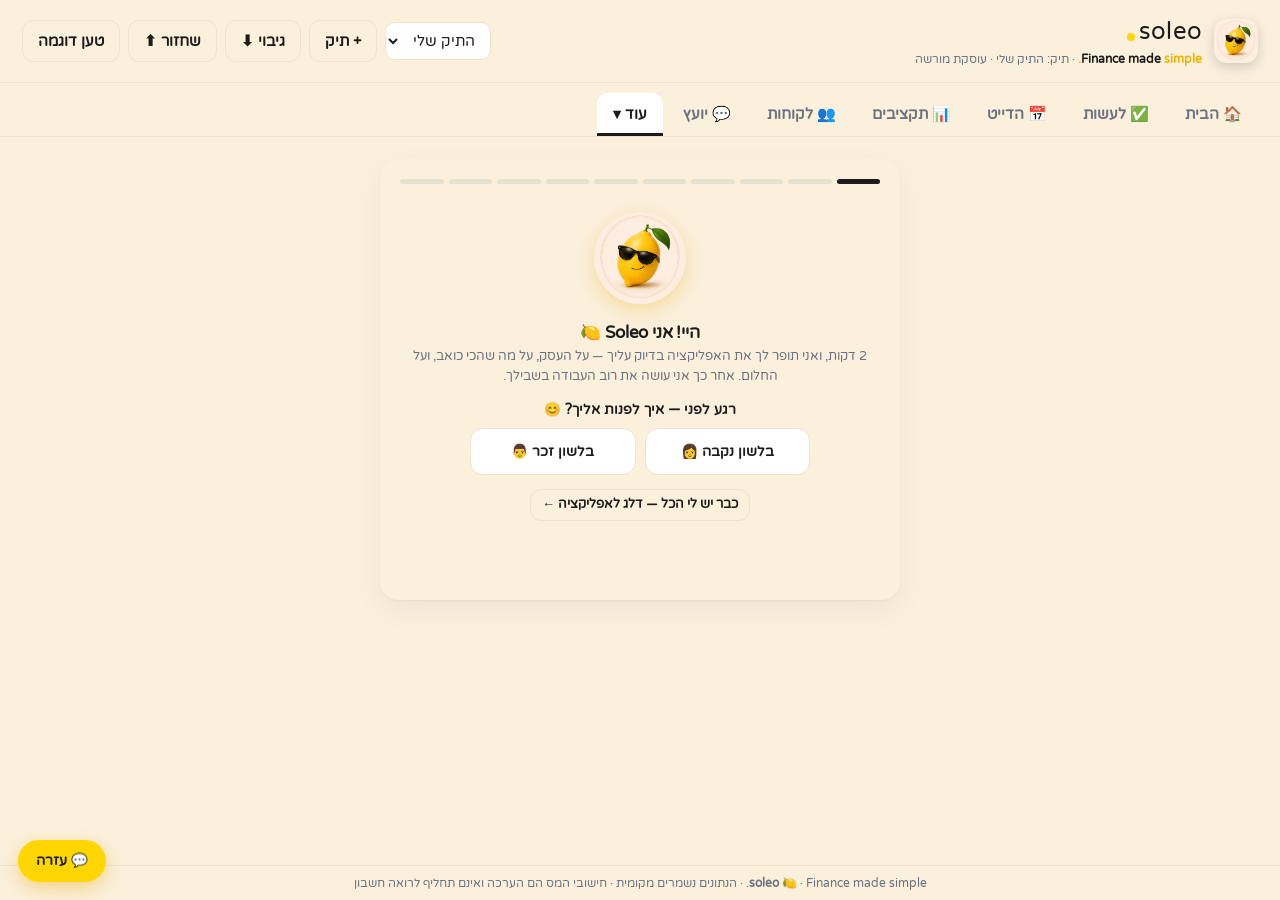
==== app/index.html @ d0a3b529 "Add files via upload" ====
<!DOCTYPE html>
<html lang="he" dir="rtl">
<head>
<meta charset="UTF-8">
<meta name="viewport" content="width=device-width, initial-scale=1.0">
<title>Soleo · Finance made simple.</title>
<link rel="icon" href="data:image/svg+xml,%3Csvg%20xmlns='http://www.w3.org/2000/svg'%20viewBox='0%200%2064%2064'%3E%3Crect%20width='64'%20height='64'%20rx='16'%20fill='%23FFD600'/%3E%3Cg%20transform='rotate(-14%2032%2036)'%3E%3Cpath%20d='M32%2013%20C22%2013%2015%2023%2015%2036%20C15%2049%2022%2057%2032%2057%20C42%2057%2049%2049%2049%2036%20C49%2023%2042%2013%2032%2013%20Z'%20fill='%23FFF9E8'/%3E%3Cpath%20d='M36%2010%20C42%203%2052%205%2055%209%20C51%2016%2041%2016%2036%2010Z'%20fill='%233F9435'/%3E%3Crect%20x='17'%20y='29'%20width='13'%20height='9'%20rx='4.5'%20fill='%231C1C1C'/%3E%3Crect%20x='34'%20y='29'%20width='13'%20height='9'%20rx='4.5'%20fill='%231C1C1C'/%3E%3Crect%20x='29'%20y='31.5'%20width='6'%20height='2.5'%20fill='%231C1C1C'/%3E%3Cpath%20d='M26%2046%20q6%205%2012%200'%20stroke='%231C1C1C'%20stroke-width='2.4'%20fill='none'%20stroke-linecap='round'/%3E%3C/g%3E%3C/svg%3E">
<link rel="preconnect" href="https://fonts.googleapis.com">
<link rel="preconnect" href="https://fonts.gstatic.com" crossorigin>
<link href="https://fonts.googleapis.com/css2?family=Varela+Round&family=Rubik:wght@400;500;700;800&display=swap" rel="stylesheet">
<link rel="stylesheet" href="app/style.css">
</head>
<body>
<header id="topbar">
  <div class="brand">
    <span class="logo" style="background:transparent;padding:0;overflow:visible">
      <img src="mascot.jpeg" alt="Soleo" style="width:44px;height:44px;border-radius:50%;object-fit:cover;display:block">
    </span>
    <div>
      <h1 style="display:inline-flex;align-items:center;gap:4px;font-family:'Varela Round','Rubik','Heebo',sans-serif;font-weight:400;font-size:24px;letter-spacing:.01em">soleo<span style="width:8px;height:8px;border-radius:50%;background:#FFD600;display:inline-block;margin-top:10px"></span></h1>
      <div class="sub"><span style="font-weight:700;color:#1C1C1C">Finance made</span> <span style="font-weight:800;color:#F0B400">simple.</span> · <span id="profileLabel"></span></div>
    </div>
  </div>
  <div class="topActions">
    <select id="profileSelect" title="תיק"></select>
    <button id="btnNewProfile" class="ghost" title="תיק חדש">+ תיק</button>
    <button id="btnExport" class="ghost">גיבוי ⬇</button>
    <button id="btnImport" class="ghost">שחזור ⬆</button>
    <input type="file" id="importFile" accept=".json" hidden>
    <button id="btnDemo" class="ghost">טען דוגמה</button>
  </div>
</header>

<div id="alertsBar"></div>

<nav id="tabs">
  <button data-tab="home" class="active">🏠 הבית</button>
  <button data-tab="actions">✅ לעשות</button>
  <button data-tab="moneydate">📅 הדייט</button>
  <button data-tab="budgets">📊 תקציבים</button>
  <button data-tab="income">👥 לקוחות</button>
  <button data-tab="advisor">💬 יועץ</button>
  <button id="moreBtn" type="button">עוד ▾</button>
  <button data-tab="goals" class="more">🎯 יעדים</button>
  <button data-tab="pipeline" class="more">🤝 עסקאות בדרך</button>
  <button data-tab="grow" class="more">📈 לגדול</button>
  <button data-tab="impulse" class="more">🛑 לפני שקונים</button>
  <button data-tab="onboarding" class="more">🍋 התאמה אישית</button>
  <button data-tab="cashflow" class="more">💳 תזרים</button>
  <button data-tab="accountant" class="more">🧾 דוח לרו"ח</button>
  <button data-tab="taxplan" class="more">💡 תכנון מס</button>
  <button data-tab="cashforecast" class="more">תזרים צפוי</button>
  <button data-tab="forecast" class="more">תחזית ומס</button>
  <button data-tab="plan" class="more">תכנון קדימה</button>
  <button data-tab="marketing" class="more">שיווק</button>
  <button data-tab="vs" class="more">תכנון מול ביצוע</button>
  <button data-tab="scenarios" class="more">תרחישים</button>
  <button data-tab="invest" class="more">השקעות 📈</button>
  <button data-tab="freedom" class="more">תוכנית חופש 🎯</button>
  <button data-tab="settings" class="more">הגדרות</button>
</nav>

<main>
  <section id="tab-home" class="tab active"></section>
  <section id="tab-actions" class="tab"></section>
  <section id="tab-onboarding" class="tab"></section>
  <section id="tab-goals" class="tab"></section>
  <section id="tab-pipeline" class="tab"></section>
  <section id="tab-moneydate" class="tab"></section>
  <section id="tab-grow" class="tab"></section>
  <section id="tab-impulse" class="tab"></section>
  <section id="tab-advisor" class="tab"></section>
  <section id="tab-cashflow" class="tab"></section>
  <section id="tab-cashforecast" class="tab"></section>
  <section id="tab-budgets" class="tab"></section>
  <section id="tab-income" class="tab"></section>
  <section id="tab-accountant" class="tab"></section>
  <section id="tab-taxplan" class="tab"></section>
  <section id="tab-forecast" class="tab"></section>
  <section id="tab-plan" class="tab"></section>
  <section id="tab-marketing" class="tab"></section>
  <section id="tab-vs" class="tab"></section>
  <section id="tab-scenarios" class="tab"></section>
  <section id="tab-invest" class="tab"></section>
  <section id="tab-freedom" class="tab"></section>
  <section id="tab-settings" class="tab"></section>
</main>

<button onclick="openSupport()" title="נתקלת בבעיה? אנחנו כאן"
  style="position:fixed;bottom:18px;left:18px;z-index:90;border:none;cursor:pointer;background:#FFD600;color:#1C1C1C;font-family:inherit;font-weight:800;font-size:13.5px;border-radius:999px;padding:11px 18px;box-shadow:0 6px 18px rgba(232,168,0,.4)">💬 עזרה</button>

<footer>
  <span><b>soleo</b> 🍋 · Finance made simple. · הנתונים נשמרים מקומית · חישובי המס הם הערכה ואינם תחליף לרואה חשבון</span>
</footer>

<script src="data/bank_data.js"></script>
<script src="data/clients_data.js"></script>
<script src="app/state.js"></script>
<script src="app/tax.js"></script>
<script src="app/calc.js"></script>
<script src="app/coach.js"></script>
<script src="app/advisor.js"></script>
<script src="app/charts.js"></script>
<script src="app/demo.js"></script>
<script src="app/ui.js"></script>
</body>
</html>
---- app/app/style.css ----
:root{
  --bg:#FBF0DC; --card:#ffffff; --ink:#1C1C1C; --muted:#6B7280;
  --brand:#1C1C1C; --brand-soft:#DFE5D3; --accent:#FFD600;
  --navy:#1C1C1C;
  --green:#4C9A3D; --orange:#F59E0B; --red:#DC2626;
  --line:#EFE3CC; --radius:18px;
  --shadow:0 1px 2px rgba(17,24,39,.04), 0 10px 30px rgba(17,24,39,.05);
  --shadow-hover:0 2px 6px rgba(17,24,39,.06), 0 16px 40px rgba(17,24,39,.09);
}
*{box-sizing:border-box}
html{scroll-behavior:smooth}
body{margin:0;background:var(--bg);color:var(--ink);line-height:1.5;
  -webkit-font-smoothing:antialiased;-moz-osx-font-smoothing:grayscale;
  font-family:"Varela Round","Rubik",-apple-system,"Segoe UI","Heebo","Assistant","Arial Hebrew",Arial,sans-serif;font-size:15px}
h1{font-size:19px;margin:0;font-weight:700;letter-spacing:-.01em}
h2{font-size:17px;margin:0 0 12px;font-weight:700;letter-spacing:-.01em}
h3{font-size:15px;margin:18px 0 8px;font-weight:700}

#topbar{position:sticky;top:0;z-index:20;display:flex;justify-content:space-between;align-items:center;gap:12px;
  padding:14px 22px;background:var(--bg);
  border-bottom:1px solid var(--line);flex-wrap:wrap}
.brand{display:flex;align-items:center;gap:12px}
.logo{display:inline-flex;align-items:center;justify-content:center;width:44px;height:44px;
  border-radius:13px;background:var(--navy);color:var(--accent);font-size:23px;font-weight:700;
  box-shadow:0 4px 12px rgba(17,24,39,.18)}
.sub{color:var(--muted);font-size:12px}
.topActions{display:flex;gap:8px;align-items:center;flex-wrap:wrap}

button{font:inherit;font-weight:600;border:none;border-radius:11px;padding:9px 15px;cursor:pointer;
  background:var(--brand);color:#fff;box-shadow:0 1px 2px rgba(15,118,110,.25);
  transition:transform .12s ease,filter .12s ease,box-shadow .12s ease}
button:hover{filter:brightness(1.05);box-shadow:0 4px 12px rgba(15,118,110,.28)}
button:active{transform:translateY(1px)}
button.ghost{background:transparent;color:var(--brand);border:1px solid var(--line);box-shadow:none}
button.ghost:hover{background:var(--brand-soft);border-color:var(--brand-soft)}
button.danger{background:transparent;color:var(--red);border:1px solid var(--line);padding:5px 10px;box-shadow:none}
button.small{padding:5px 11px;font-size:13px}
select,input[type=text],input[type=number],input[type=date],input[type=month]{
  font:inherit;padding:8px 11px;border:1px solid var(--line);border-radius:10px;background:#fff;color:var(--ink);max-width:100%;
  transition:border-color .12s ease,box-shadow .12s ease}
input[type=number]{width:110px}
input:focus,select:focus{outline:none;border-color:var(--brand);box-shadow:0 0 0 3px var(--brand-soft)}

#tabs{display:flex;gap:4px;padding:10px 22px 0;flex-wrap:wrap;background:var(--bg);border-bottom:1px solid var(--line)}
#tabs button{background:transparent;color:var(--muted);border-radius:11px 11px 0 0;padding:10px 16px;font-weight:600;box-shadow:none}
#tabs button:hover{color:var(--ink);background:var(--card)}
#tabs button.active{color:var(--brand);background:var(--card);box-shadow:inset 0 -3px 0 var(--brand)}
#tabs button.more{display:none}
#tabs.more-open button.more{display:block}

main{padding:22px 22px 72px;max-width:1180px;margin:0 auto}
.tab{display:none}
.tab.active{display:block;animation:fadeIn .25s ease}
@keyframes fadeIn{from{opacity:0;transform:translateY(4px)}to{opacity:1;transform:none}}

#alertsBar{padding:0 22px;max-width:1180px;margin:0 auto}
.alert{display:flex;align-items:center;gap:10px;margin:10px 0 0;padding:11px 15px;border-radius:12px;font-weight:600;font-size:14px}
.alert.red{background:#fdecea;color:#9c2620;border:1px solid #f3c4c0}
.alert.orange{background:#fdf3e3;color:#8a5a10;border:1px solid #f0ddb8}
.alert.green{background:#e9f6ef;color:#1d6b47;border:1px solid #c4e6d3}
.alert.info{background:var(--brand-soft);color:#175546;border:1px solid #cae0da}

.cards{display:grid;grid-template-columns:repeat(auto-fit,minmax(170px,1fr));gap:14px;margin-bottom:16px}
.kpi{background:var(--card);border-radius:var(--radius);box-shadow:var(--shadow);padding:16px 18px;
  transition:transform .15s ease,box-shadow .15s ease}
.kpi:hover{transform:translateY(-2px);box-shadow:var(--shadow-hover)}
.kpi .lbl{color:var(--muted);font-size:12.5px;margin-bottom:5px}
.kpi .val{font-size:23px;font-weight:700;letter-spacing:-.01em}
.kpi .hint{color:var(--muted);font-size:12px;margin-top:4px}
.kpi.good .val{color:var(--green)} .kpi.bad .val{color:var(--red)} .kpi.warn .val{color:var(--orange)}

.panel{background:var(--card);border-radius:var(--radius);box-shadow:var(--shadow);padding:20px;margin-bottom:16px}
.panel .desc{color:var(--muted);font-size:13px;margin:-4px 0 14px;line-height:1.55}
.row{display:flex;gap:16px;flex-wrap:wrap}
.row>.panel{flex:1;min-width:320px}

table{width:100%;border-collapse:collapse;font-size:14px}
th{color:var(--muted);font-weight:600;text-align:right;padding:8px;border-bottom:2px solid var(--line);font-size:12.5px;white-space:nowrap}
td{padding:8px;border-bottom:1px solid var(--line);vertical-align:middle}
tr:last-child td{border-bottom:none}
td input,td select{width:100%;min-width:70px}
td input[type=number]{width:95px}
.num{direction:ltr;text-align:right;font-variant-numeric:tabular-nums;white-space:nowrap}
.pos{color:var(--green);font-weight:600}
.neg{color:var(--red);font-weight:600}
.totalRow td{font-weight:700;border-top:2px solid var(--line);background:#faf8f4}
.scrollX{overflow-x:auto}

.budgetBar{height:10px;border-radius:6px;background:var(--line);overflow:hidden;min-width:120px}
.budgetBar>i{display:block;height:100%;border-radius:6px;transition:width .4s ease}
.budgetBar>i.green{background:var(--green)} .budgetBar>i.orange{background:var(--orange)} .budgetBar>i.red{background:var(--red)}

.tag{display:inline-block;padding:2px 9px;border-radius:99px;font-size:12px;font-weight:600}
.tag.biz{background:var(--brand-soft);color:#175546}
.tag.personal{background:#f3e9d8;color:#7a5413}

.chartBox{margin-top:8px}
.chartBox svg{width:100%;height:auto;display:block}
.legend{display:flex;gap:14px;flex-wrap:wrap;font-size:12.5px;color:var(--muted);margin-top:6px}
.legend i{display:inline-block;width:10px;height:10px;border-radius:3px;margin-inline-end:5px}

.queueItem{display:flex;align-items:center;gap:10px;padding:9px 0;border-bottom:1px solid var(--line);flex-wrap:wrap}
.muted{color:var(--muted)} .small{font-size:12.5px}
.formGrid{display:grid;grid-template-columns:repeat(auto-fit,minmax(220px,1fr));gap:12px}
.formGrid label{display:block;font-size:13px;color:var(--muted);margin-bottom:4px}
.addLine{display:flex;gap:8px;align-items:flex-end;flex-wrap:wrap;margin-top:10px;padding-top:12px;border-top:1px dashed var(--line)}
.addLine label{display:block;font-size:12px;color:var(--muted);margin-bottom:3px}

.verdict{padding:14px 16px;border-radius:12px;font-weight:600;line-height:1.6}
.verdict.stay{background:var(--brand-soft);color:#175546}
.verdict.go{background:#fdf3e3;color:#8a5a10}

footer{position:fixed;bottom:0;right:0;left:0;background:var(--bg);
  border-top:1px solid var(--line);padding:8px 22px;font-size:12px;color:var(--muted);text-align:center;z-index:15}
@media print{#topbar,#tabs,footer,.addLine,button{display:none!important}}
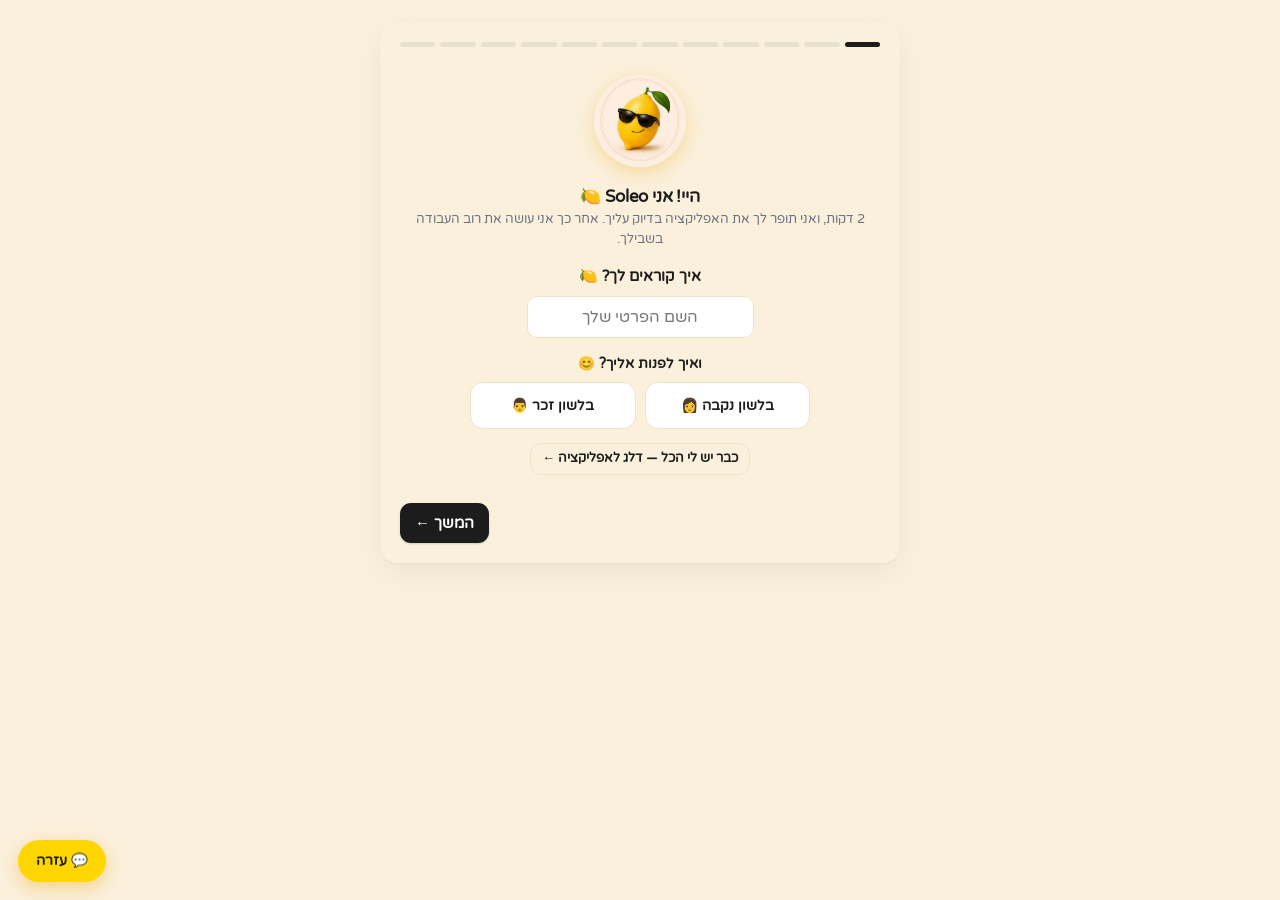
==== commit 5950e88a: "Add files via upload" ====
--- a/app/index.html
+++ b/app/index.html
@@ -5,6 +5,13 @@
 <meta name="viewport" content="width=device-width, initial-scale=1.0">
 <title>Soleo · Finance made simple.</title>
 <link rel="icon" href="data:image/svg+xml,%3Csvg%20xmlns='http://www.w3.org/2000/svg'%20viewBox='0%200%2064%2064'%3E%3Crect%20width='64'%20height='64'%20rx='16'%20fill='%23FFD600'/%3E%3Cg%20transform='rotate(-14%2032%2036)'%3E%3Cpath%20d='M32%2013%20C22%2013%2015%2023%2015%2036%20C15%2049%2022%2057%2032%2057%20C42%2057%2049%2049%2049%2036%20C49%2023%2042%2013%2032%2013%20Z'%20fill='%23FFF9E8'/%3E%3Cpath%20d='M36%2010%20C42%203%2052%205%2055%209%20C51%2016%2041%2016%2036%2010Z'%20fill='%233F9435'/%3E%3Crect%20x='17'%20y='29'%20width='13'%20height='9'%20rx='4.5'%20fill='%231C1C1C'/%3E%3Crect%20x='34'%20y='29'%20width='13'%20height='9'%20rx='4.5'%20fill='%231C1C1C'/%3E%3Crect%20x='29'%20y='31.5'%20width='6'%20height='2.5'%20fill='%231C1C1C'/%3E%3Cpath%20d='M26%2046%20q6%205%2012%200'%20stroke='%231C1C1C'%20stroke-width='2.4'%20fill='none'%20stroke-linecap='round'/%3E%3C/g%3E%3C/svg%3E">
+<link rel="manifest" href="manifest.json">
+<meta name="theme-color" content="#FFD600">
+<link rel="apple-touch-icon" sizes="180x180" href="app/icons/apple-touch-icon.png">
+<meta name="mobile-web-app-capable" content="yes">
+<meta name="apple-mobile-web-app-capable" content="yes">
+<meta name="apple-mobile-web-app-status-bar-style" content="default">
+<meta name="apple-mobile-web-app-title" content="Soleo">
 <link rel="preconnect" href="https://fonts.googleapis.com">
 <link rel="preconnect" href="https://fonts.gstatic.com" crossorigin>
 <link href="https://fonts.googleapis.com/css2?family=Varela+Round&family=Rubik:wght@400;500;700;800&display=swap" rel="stylesheet">
@@ -28,6 +35,7 @@
     <button id="btnImport" class="ghost">שחזור ⬆</button>
     <input type="file" id="importFile" accept=".json" hidden>
     <button id="btnDemo" class="ghost">טען דוגמה</button>
+    <button id="btnLogout" class="ghost" title="יציאה מהחשבון — הנתונים נשארים שמורים" hidden>התנתקות 🔒</button>
   </div>
 </header>
 
@@ -96,6 +104,7 @@
 <script src="data/bank_data.js"></script>
 <script src="data/clients_data.js"></script>
 <script src="app/state.js"></script>
+<script src="app/auth.js"></script>
 <script src="app/tax.js"></script>
 <script src="app/calc.js"></script>
 <script src="app/coach.js"></script>
@@ -103,5 +112,13 @@
 <script src="app/charts.js"></script>
 <script src="app/demo.js"></script>
 <script src="app/ui.js"></script>
+<script>
+/* PWA: רישום ה-service worker. הגנתי — כישלון רישום לא נוגע באפליקציה עצמה. */
+try {
+  if ('serviceWorker' in navigator) {
+    navigator.serviceWorker.register('sw.js').catch(function () { /* אין SW — האפליקציה עובדת רגיל */ });
+  }
+} catch (e) { /* דפדפנים ישנים/מצב פרטי — ממשיכים רגיל */ }
+</script>
 </body>
 </html>
--- a/app/app/style.css
+++ b/app/app/style.css
@@ -41,12 +41,24 @@
 input[type=number]{width:110px}
 input:focus,select:focus{outline:none;border-color:var(--brand);box-shadow:0 0 0 3px var(--brand-soft)}
 
-#tabs{display:flex;gap:4px;padding:10px 22px 0;flex-wrap:wrap;background:var(--bg);border-bottom:1px solid var(--line)}
+#tabs{display:flex;gap:4px;padding:10px 22px 0;flex-wrap:wrap;background:var(--bg);border-bottom:1px solid var(--line);position:relative}
 #tabs button{background:transparent;color:var(--muted);border-radius:11px 11px 0 0;padding:10px 16px;font-weight:600;box-shadow:none}
 #tabs button:hover{color:var(--ink);background:var(--card)}
 #tabs button.active{color:var(--brand);background:var(--card);box-shadow:inset 0 -3px 0 var(--brand)}
 #tabs button.more{display:none}
 #tabs.more-open button.more{display:block}
+
+/* תפריט "עוד" מקובץ (PRR 23.7): פאנל נפתח עם קבוצות נושא במקום 17 פריטים שטוחים */
+#moreMenu{display:none;position:absolute;top:100%;right:12px;left:12px;z-index:40;
+  background:var(--card);border:1px solid var(--line);border-top:none;border-radius:0 0 16px 16px;
+  box-shadow:var(--shadow-hover);padding:8px 16px 16px;
+  grid-template-columns:repeat(auto-fit,minmax(165px,1fr));gap:2px 22px;align-content:start;
+  max-height:min(70vh,480px);overflow-y:auto}
+#tabs.more-open #moreMenu{display:grid}
+#moreMenu .moreGroup h5{margin:12px 2px 5px;font-size:12px;color:var(--muted);font-weight:700;
+  border-bottom:1px solid var(--line);padding-bottom:5px}
+#tabs #moreMenu button.more{display:block;width:100%;text-align:right;border-radius:9px;padding:8px 10px;margin:1px 0}
+#tabs #moreMenu button.more.active{box-shadow:none;background:var(--brand-soft);color:var(--brand)}
 
 main{padding:22px 22px 72px;max-width:1180px;margin:0 auto}
 .tab{display:none}
@@ -112,4 +124,18 @@
 
 footer{position:fixed;bottom:0;right:0;left:0;background:var(--bg);
   border-top:1px solid var(--line);padding:8px 22px;font-size:12px;color:var(--muted);text-align:center;z-index:15}
+footer span{display:inline-block;max-width:100%;white-space:normal;overflow-wrap:break-word}
+
+/* רשתות דו-עמודתיות של המסכים — במובייל נערמות לעמודה אחת (סקירת מוכנות 22.7.2026: גלילה אופקית ב-375px) */
+.grid2{display:grid;grid-template-columns:1fr 1fr;gap:12px}
+.homeGrid{display:grid;grid-template-columns:minmax(230px,1.7fr) minmax(170px,1fr);gap:12px;margin-bottom:14px}
+@media (max-width:640px){
+  #topbar,#tabs,main,#alertsBar,footer{padding-left:12px;padding-right:12px}
+  .grid2,.homeGrid{grid-template-columns:1fr!important}
+  .panel{padding:16px 14px}
+}
+
+/* שאלון הכניסה במסך נקי — בלי כותרת, טאבים והתראות עד שנכנסים לאפליקציה */
+body.onboarding-mode #topbar,body.onboarding-mode #tabs,body.onboarding-mode #alertsBar,body.onboarding-mode footer{display:none}
+
 @media print{#topbar,#tabs,footer,.addLine,button{display:none!important}}
